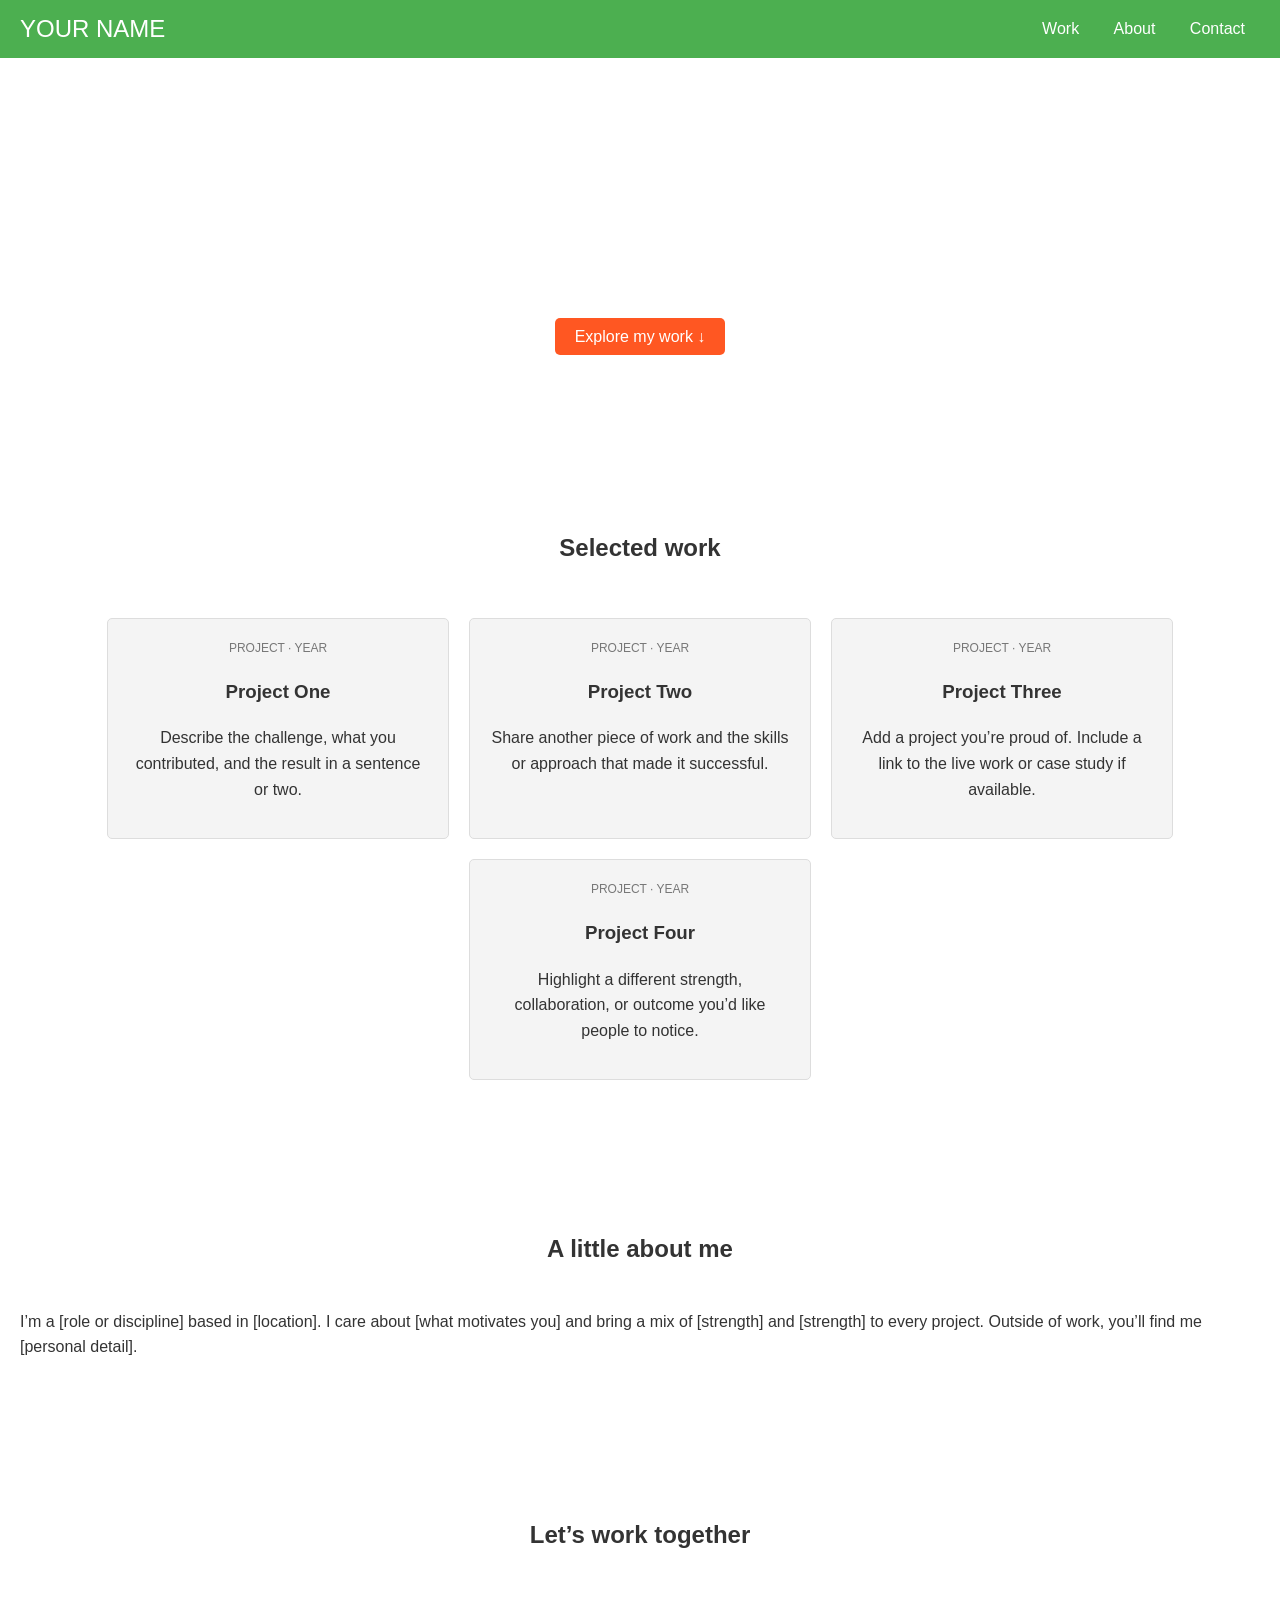
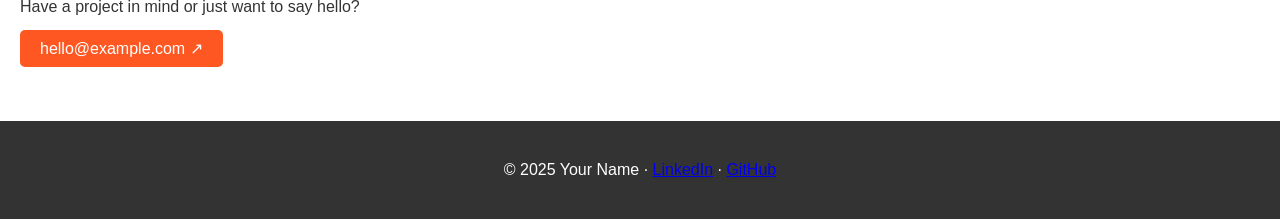
==== index.html @ e546acda "Add files via upload" ====
<!DOCTYPE html>
<html lang="en">
<head>
	<meta charset="UTF-8">
	<meta name="viewport" content="width=device-width, initial-scale=1">
	<title>Your Name — subhash</title>
	<link rel="stylesheet" href="styles.css">
	<script src="script.js" defer></script>
</head>
<body>
	<header>
		<a class="brand" href="#home">YOUR NAME</a>
		<nav aria-label="Main navigation">
			<a href="#work">Work</a>
			<a href="#about">About</a>
			<a href="#contact">Contact</a>
		</nav>
	</header>
	<main>
		<section id="home" class="hero">
			<h1>Thoughtful work.<br>Made with purpose.</h1>
			<p class="intro">Hi, I’m Your Name — a [your role] who helps [the people you work with] create [the impact you make].</p>
			<a class="button" href="#work">Explore my work ↓</a>
		</section>
		<section id="work">
			<h2>Selected work</h2>
			<div class="projects">
				<article>
					<div class="tags">PROJECT · YEAR</div>
					<h3>Project One</h3>
					<p>Describe the challenge, what you contributed, and the result in a sentence or two.</p>
				</article>
				<article>
					<div class="tags">PROJECT · YEAR</div>
					<h3>Project Two</h3>
					<p>Share another piece of work and the skills or approach that made it successful.</p>
				</article>
				<article>
					<div class="tags">PROJECT · YEAR</div>
					<h3>Project Three</h3>
					<p>Add a project you’re proud of. Include a link to the live work or case study if available.</p>
				</article>
				<article>
					<div class="tags">PROJECT · YEAR</div>
					<h3>Project Four</h3>
					<p>Highlight a different strength, collaboration, or outcome you’d like people to notice.</p>
				</article>
			</div>
		</section>
		<section id="about">
			<h2>A little about me</h2>
			<p class="about">I’m a [role or discipline] based in [location]. I care about [what motivates you] and bring a mix of [strength] and [strength] to every project. Outside of work, you’ll find me [personal detail].</p>
		</section>
		<section id="contact">
			<h2>Let’s work together</h2>
			<p class="about">Have a project in mind or just want to say hello?</p>
			<a class="button" href="mailto:hello@example.com">hello@example.com ↗</a>
		</section>
	</main>
	<footer>
		<p>© 2025 Your Name · <a href="https://www.linkedin.com/">LinkedIn</a> · <a href="https://github.com/">GitHub</a></p>
	</footer>
</body>
</html>
---- styles.css ----
body {
    font-family: Arial, sans-serif;
    line-height: 1.6;
    margin: 0;
    padding: 0;
    color: #333;
}

header {
    background: #4CAF50;
    color: white;
    padding: 10px 20px;
    display: flex;
    justify-content: space-between;
    align-items: center;
}

.brand {
    font-size: 24px;
    text-decoration: none;
    color: white;
}

nav a {
    color: white;
    text-decoration: none;
    margin: 0 15px;
}

nav a:hover {
    text-decoration: underline;
}

.hero {
    background: url('hero-image.jpg') no-repeat center center/cover;
    color: white;
    text-align: center;
    padding: 100px 20px;
}

.intro {
    font-size: 18px;
    margin: 20px 0;
}

.button {
    background: #FF5722;
    color: white;
    padding: 10px 20px;
    text-decoration: none;
    border-radius: 5px;
}

.button:hover {
    background: #E64A19;
}

section {
    padding: 60px 20px;
}

h2 {
    text-align: center;
    margin-bottom: 40px;
}

.projects {
    display: flex;
    flex-wrap: wrap;
    justify-content: center;
}

article {
    background: #f4f4f4;
    border: 1px solid #ddd;
    border-radius: 5px;
    margin: 10px;
    padding: 20px;
    width: 300px;
    text-align: center;
}

.tags {
    font-size: 12px;
    color: #777;
}

footer {
    text-align: center;
    padding: 20px;
    background: #333;
    color: white;
}
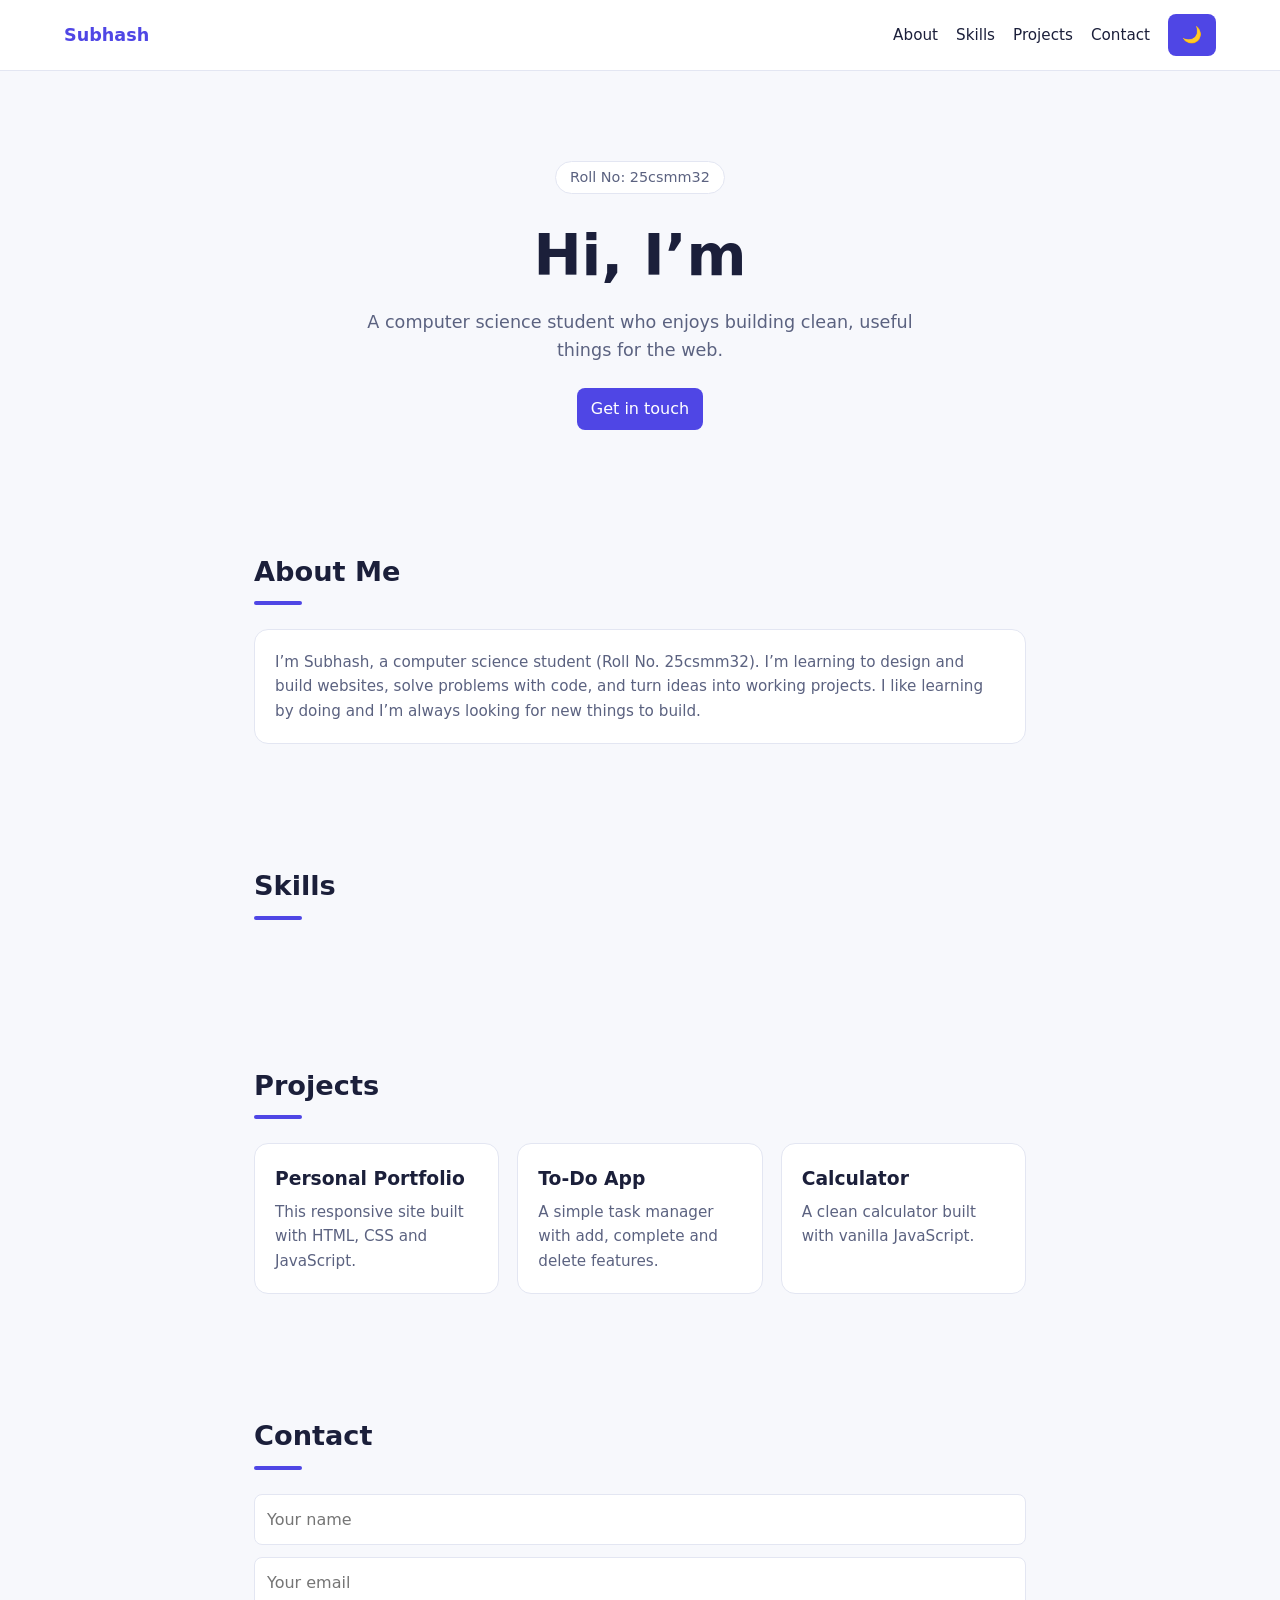
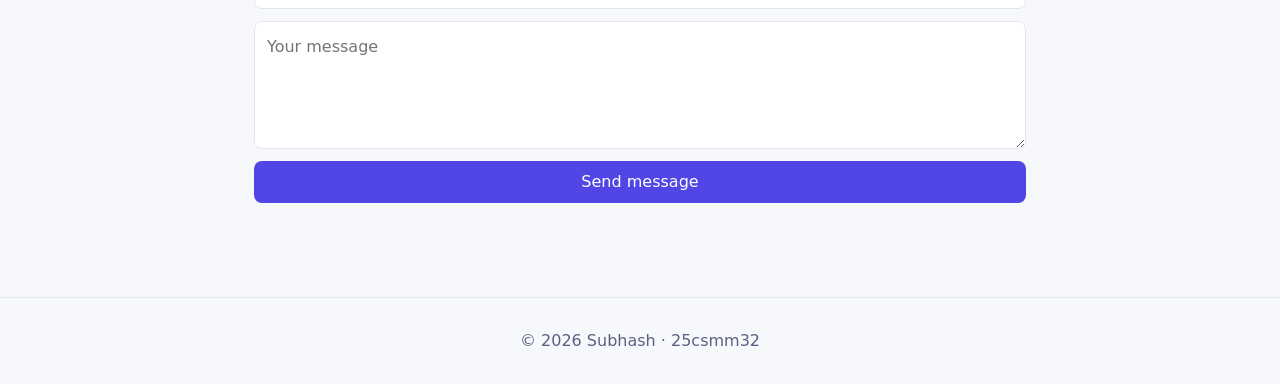
==== commit 50a3565c: "Add files via upload" ====
--- a/index.html
+++ b/index.html
@@ -1,64 +1,61 @@
 <!DOCTYPE html>
 <html lang="en">
 <head>
-	<meta charset="UTF-8">
-	<meta name="viewport" content="width=device-width, initial-scale=1">
-	<title>Your Name — subhash</title>
-	<link rel="stylesheet" href="styles.css">
-	<script src="script.js" defer></script>
+<meta charset="UTF-8">
+<meta name="viewport" content="width=device-width, initial-scale=1">
+<title>Subhash | Student Portfolio</title>
+<link rel="stylesheet" href="style.css">
 </head>
 <body>
-	<header>
-		<a class="brand" href="#home">YOUR NAME</a>
-		<nav aria-label="Main navigation">
-			<a href="#work">Work</a>
-			<a href="#about">About</a>
-			<a href="#contact">Contact</a>
-		</nav>
-	</header>
-	<main>
-		<section id="home" class="hero">
-			<h1>Thoughtful work.<br>Made with purpose.</h1>
-			<p class="intro">Hi, I’m Your Name — a [your role] who helps [the people you work with] create [the impact you make].</p>
-			<a class="button" href="#work">Explore my work ↓</a>
-		</section>
-		<section id="work">
-			<h2>Selected work</h2>
-			<div class="projects">
-				<article>
-					<div class="tags">PROJECT · YEAR</div>
-					<h3>Project One</h3>
-					<p>Describe the challenge, what you contributed, and the result in a sentence or two.</p>
-				</article>
-				<article>
-					<div class="tags">PROJECT · YEAR</div>
-					<h3>Project Two</h3>
-					<p>Share another piece of work and the skills or approach that made it successful.</p>
-				</article>
-				<article>
-					<div class="tags">PROJECT · YEAR</div>
-					<h3>Project Three</h3>
-					<p>Add a project you’re proud of. Include a link to the live work or case study if available.</p>
-				</article>
-				<article>
-					<div class="tags">PROJECT · YEAR</div>
-					<h3>Project Four</h3>
-					<p>Highlight a different strength, collaboration, or outcome you’d like people to notice.</p>
-				</article>
-			</div>
-		</section>
-		<section id="about">
-			<h2>A little about me</h2>
-			<p class="about">I’m a [role or discipline] based in [location]. I care about [what motivates you] and bring a mix of [strength] and [strength] to every project. Outside of work, you’ll find me [personal detail].</p>
-		</section>
-		<section id="contact">
-			<h2>Let’s work together</h2>
-			<p class="about">Have a project in mind or just want to say hello?</p>
-			<a class="button" href="mailto:hello@example.com">hello@example.com ↗</a>
-		</section>
-	</main>
-	<footer>
-		<p>© 2025 Your Name · <a href="https://www.linkedin.com/">LinkedIn</a> · <a href="https://github.com/">GitHub</a></p>
-	</footer>
+<nav>
+  <b>Subhash</b>
+  <div>
+    <a href="#about">About</a><a href="#skills">Skills</a><a href="#projects">Projects</a><a href="#contact">Contact</a>
+    <button id="theme" aria-label="Toggle theme">🌙</button>
+  </div>
+</nav>
+
+<section class="hero" id="home">
+  <span class="tag">Roll No: 25csmm32</span>
+  <h1>Hi, I’m <span id="typed"></span></h1>
+  <p>A computer science student who enjoys building clean, useful things for the web.</p>
+  <button onclick="location.hash='contact'">Get in touch</button>
+</section>
+
+<section id="about">
+  <h2>About Me</h2>
+  <div class="card">
+    <p>I’m Subhash, a computer science student (Roll No. 25csmm32). I’m learning to design and build websites, solve problems with code, and turn ideas into working projects. I like learning by doing and I’m always looking for new things to build.</p>
+  </div>
+</section>
+
+<section id="skills">
+  <h2>Skills</h2>
+  <div id="skillList"></div>
+</section>
+
+<section id="projects">
+  <h2>Projects</h2>
+  <div class="grid">
+    <div class="card"><h3>Personal Portfolio</h3><p>This responsive site built with HTML, CSS and JavaScript.</p></div>
+    <div class="card"><h3>To-Do App</h3><p>A simple task manager with add, complete and delete features.</p></div>
+    <div class="card"><h3>Calculator</h3><p>A clean calculator built with vanilla JavaScript.</p></div>
+  </div>
+</section>
+
+<section id="contact">
+  <h2>Contact</h2>
+  <form id="form">
+    <input id="n" placeholder="Your name" required>
+    <input id="e" type="email" placeholder="Your email" required>
+    <textarea id="m" rows="4" placeholder="Your message" required></textarea>
+    <button type="submit">Send message</button>
+    <div id="msg"></div>
+  </form>
+</section>
+
+<footer>© 2026 Subhash · 25csmm32</footer>
+
+<script src="script.js"></script>
 </body>
-</html>+</html>
--- a/style.css
+++ b/style.css
@@ -0,0 +1,32 @@
+:root{--bg:#f7f8fc;--surface:#fff;--text:#1b1f3a;--muted:#5b6280;--accent:#4f46e5;--border:#e3e6f2;color-scheme:light}
+:root[data-theme="dark"]{--bg:#0f1226;--surface:#181c38;--text:#eceefb;--muted:#9aa1c7;--accent:#818cf8;--border:#2a2f55;color-scheme:dark}
+html{scroll-behavior:smooth;scroll-padding-top:70px}
+*{box-sizing:border-box}
+body{margin:0;background:var(--bg);color:var(--text);font-family:system-ui,-apple-system,"Segoe UI",Roboto,sans-serif;line-height:1.6}
+nav{position:sticky;top:0;display:flex;justify-content:space-between;align-items:center;padding:14px 5%;background:var(--surface);border-bottom:1px solid var(--border);z-index:5}
+nav b{color:var(--accent);font-size:1.1rem}
+nav div{display:flex;gap:18px;align-items:center;flex-wrap:wrap}
+nav a{color:var(--text);text-decoration:none;font-size:.95rem}
+nav a:hover{color:var(--accent)}
+button{background:var(--accent);color:#fff;border:0;border-radius:8px;padding:8px 14px;cursor:pointer;font:inherit}
+section{max-width:900px;margin:0 auto;padding:60px 5%}
+h2{margin:0 0 24px;font-size:1.7rem}
+h2::after{content:"";display:block;width:48px;height:4px;background:var(--accent);border-radius:2px;margin-top:8px}
+.hero{text-align:center;padding-top:90px}
+.hero .tag{display:inline-block;border:1px solid var(--border);background:var(--surface);padding:4px 14px;border-radius:20px;color:var(--muted);font-size:.9rem}
+.hero h1{font-size:clamp(2.2rem,7vw,3.6rem);margin:16px 0 6px}
+.hero h1 span{color:var(--accent)}
+.hero p{color:var(--muted);font-size:1.1rem;margin:0 auto 24px;max-width:560px}
+.grid{display:grid;grid-template-columns:repeat(auto-fit,minmax(240px,1fr));gap:18px}
+.card{background:var(--surface);border:1px solid var(--border);border-radius:14px;padding:20px;transition:transform .2s}
+.card:hover{transform:translateY(-4px)}
+.card h3{margin:0 0 6px}
+.card p{margin:0;color:var(--muted);font-size:.95rem}
+.bar{margin-bottom:16px}
+.bar div:first-child{display:flex;justify-content:space-between;font-size:.95rem}
+.track{height:10px;background:var(--border);border-radius:6px;overflow:hidden;margin-top:6px}
+.fill{height:100%;width:0;background:var(--accent);border-radius:6px;transition:width 1.2s ease}
+form{display:grid;gap:12px}
+input,textarea{width:100%;padding:12px;border:1px solid var(--border);border-radius:8px;background:var(--surface);color:var(--text);font:inherit}
+#msg{color:var(--accent);min-height:1.4em}
+footer{text-align:center;padding:30px;color:var(--muted);border-top:1px solid var(--border)}
